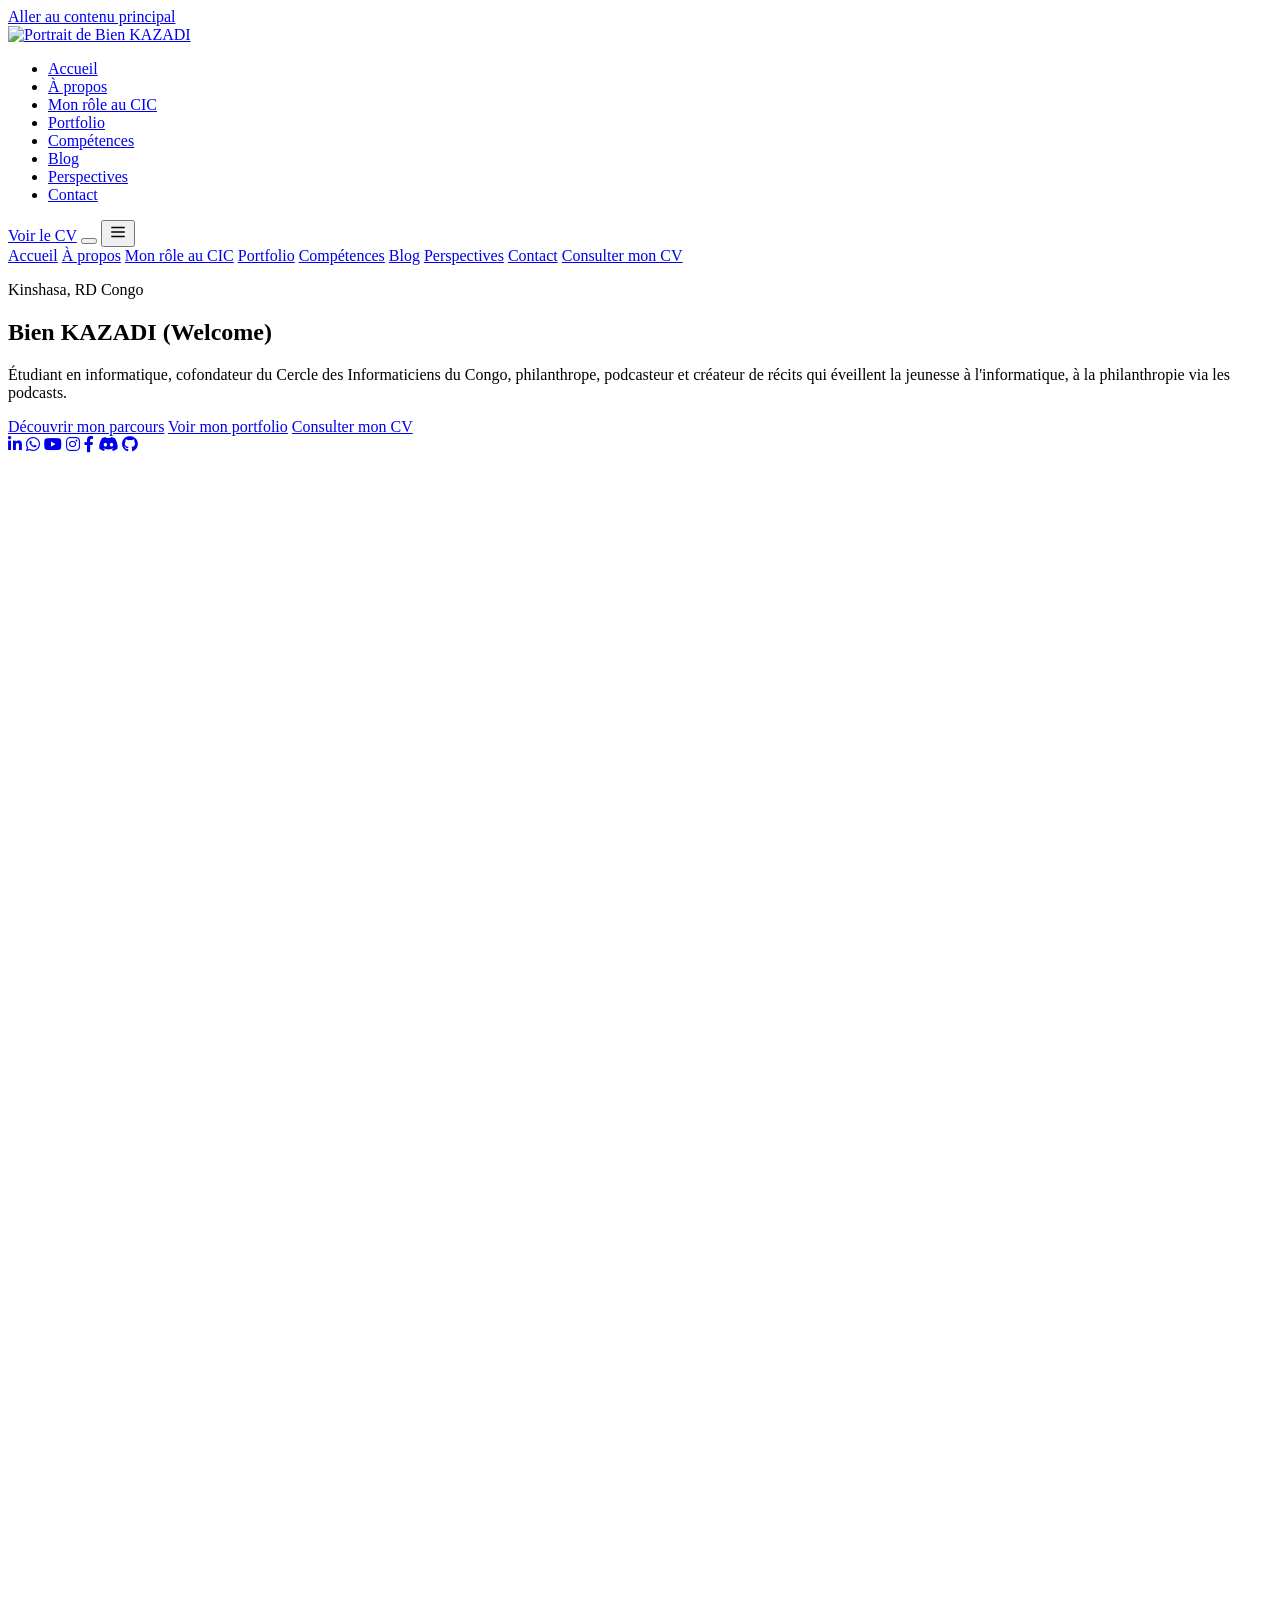
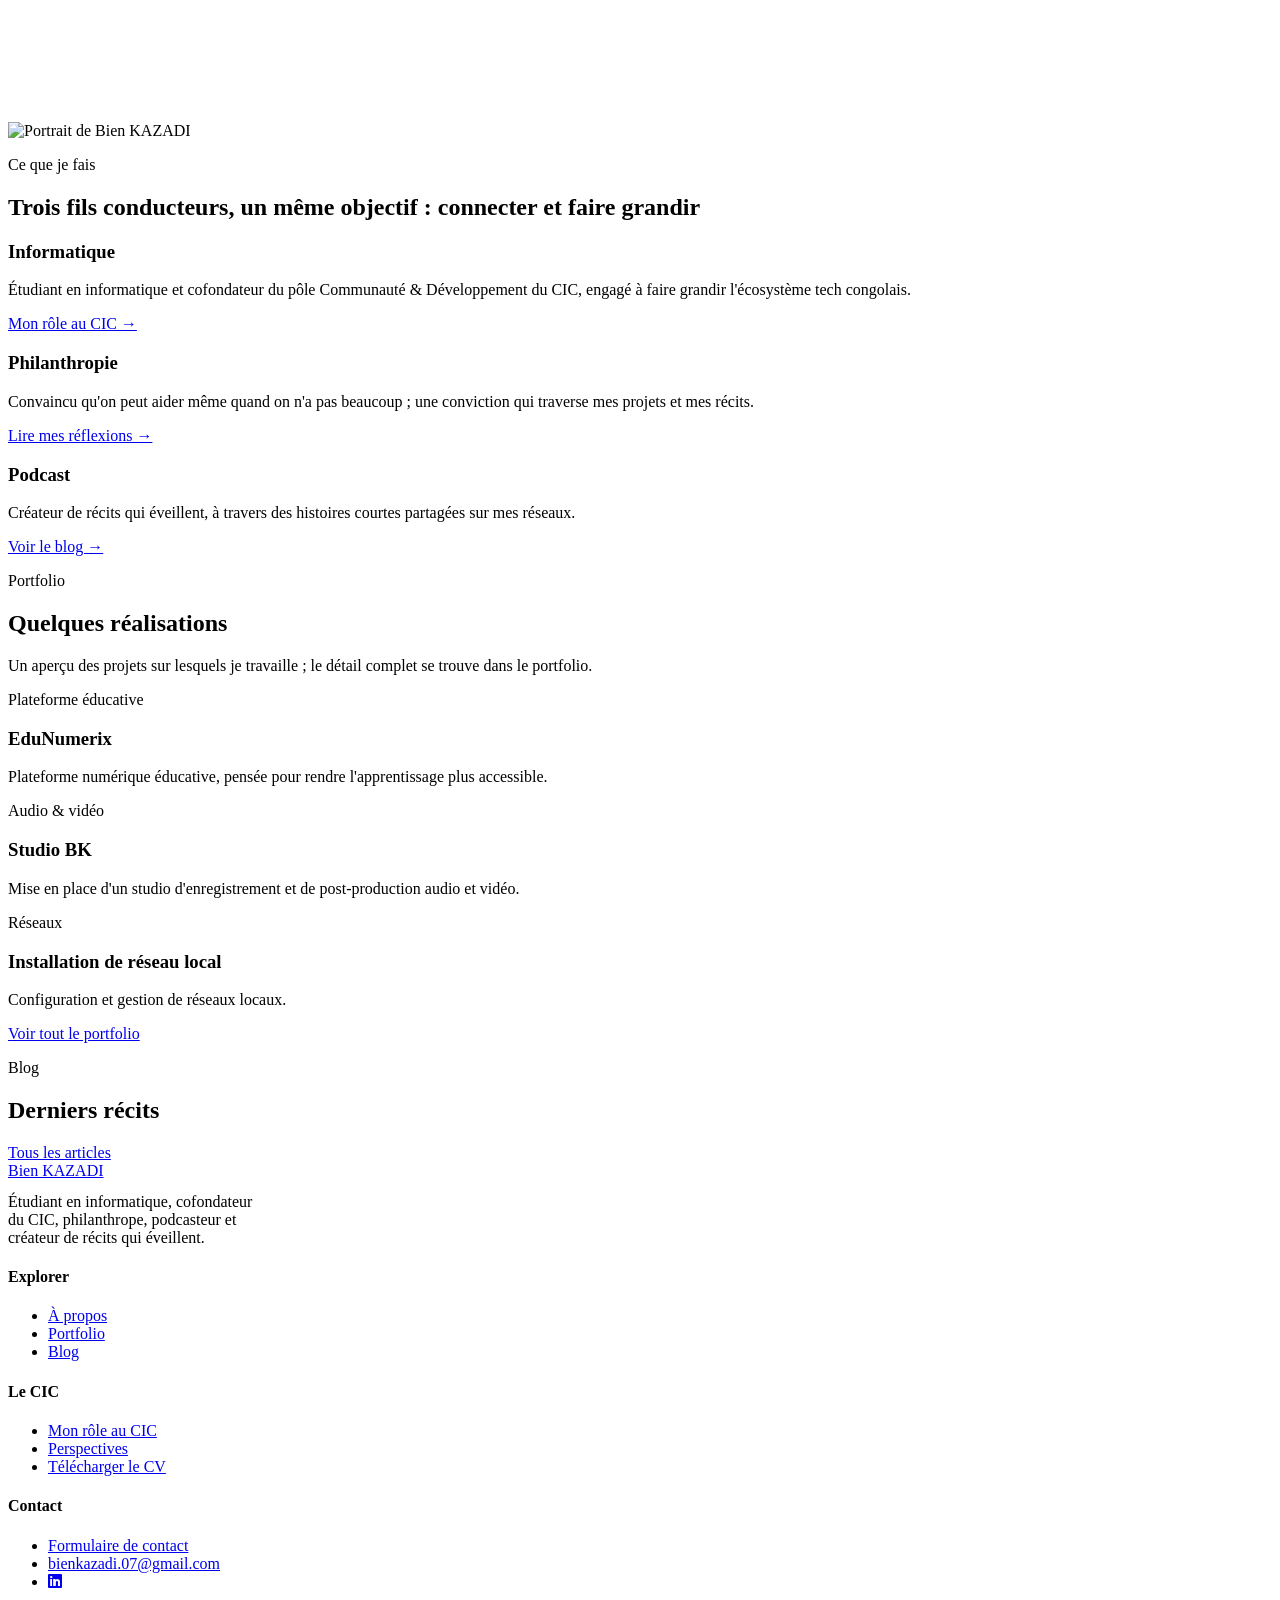
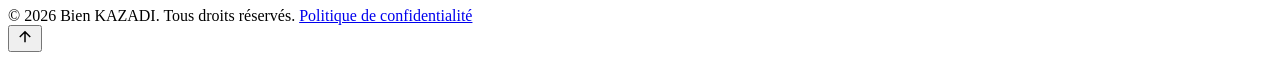
==== index.html @ 408aeeae "Add files via upload" ====
<!DOCTYPE html>
<html lang="fr">
<head>
<meta charset="UTF-8">
<meta name="viewport" content="width=device-width, initial-scale=1.0">
<title>Bien KAZADI — Informaticien, philanthrope et podcasteur</title>
<meta name="description" content="Portfolio et blog de Bien KAZADI : étudiant en informatique, cofondateur du CIC, philanthrope et podcasteur à Kinshasa.">
<link rel="canonical" href="https://bienkazadi.example.com/">
<meta property="og:type" content="website">
<meta property="og:title" content="Bien KAZADI — Informaticien, philanthrope et podcasteur">
<meta property="og:description" content="Portfolio et blog de Bien KAZADI : étudiant en informatique, cofondateur du CIC, philanthrope et podcasteur à Kinshasa.">
<meta property="og:image" content="assets/photo.jpg">
<link rel="icon" href="favicon.svg" type="image/svg+xml">
<link rel="stylesheet" href="css/style.css">
  
  <!-- Icon Font Stylesheet -->
  <link href="https://cdnjs.cloudflare.com/ajax/libs/font-awesome/5.10.0/css/all.min.css" rel="stylesheet">
  <link href="https://cdn.jsdelivr.net/npm/bootstrap-icons@1.4.1/font/bootstrap-icons.css" rel="stylesheet">
</head>

<body data-page="accueil" >
<div id="reading-progress"></div>
<a class="skip-link" href="#main">Aller au contenu principal</a>
<header class="site-header">
  <div class="container nav-row">
    <a class="brand" href="index.html"><span class="dot" aria-hidden="true"></span><img class="hero-logo"  src="assets/Logo-BK.png" alt="Portrait de Bien KAZADI"></a>
    <nav aria-label="Navigation principale">
      <ul class="nav-links">
        <li><a href="index.html" data-nav="accueil">Accueil</a></li>
        <li><a href="about.html" data-nav="apropos">À propos</a></li>
        <li><a href="cic.html" data-nav="cic">Mon rôle au CIC</a></li>
        <li><a href="portfolio.html" data-nav="portfolio">Portfolio</a></li>
        <li><a href="skills.html" data-nav="competences">Compétences</a></li>
        <li><a href="blog.html" data-nav="blog">Blog</a></li>
        <li><a href="perspectives.html" data-nav="perspectives">Perspectives</a></li>
        <li><a href="contact.html" data-nav="contact">Contact</a></li>
      </ul>
    </nav>
    <div class="nav-actions">
      <a class="btn btn-outline btn-cv-nav" href="assets/CV_Bien_KAZADI.pdf" target="_blank" rel="noopener">Voir le CV</a>
      <button class="icon-btn" type="button" data-theme-toggle aria-pressed="false" aria-label="Activer le mode sombre"></button>
      <button class="icon-btn hamburger" type="button" data-hamburger aria-expanded="false" aria-controls="mobile-menu" aria-label="Ouvrir le menu">
        <svg width="18" height="18" viewBox="0 0 24 24" fill="none" stroke="currentColor" stroke-width="2"><path d="M3 6h18M3 12h18M3 18h18"/></svg>
      </button>
    </div>
  </div>
  <div class="mobile-menu" id="mobile-menu">
    <a href="index.html" data-nav="accueil">Accueil</a>
    <a href="about.html" data-nav="apropos">À propos</a>
    <a href="cic.html" data-nav="cic">Mon rôle au CIC</a>
    <a href="portfolio.html" data-nav="portfolio">Portfolio</a>
    <a href="skills.html" data-nav="competences">Compétences</a>
    <a href="blog.html" data-nav="blog">Blog</a>
    <a href="perspectives.html" data-nav="perspectives">Perspectives</a>
    <a href="contact.html" data-nav="contact">Contact</a>
    <!-- <a href="assets/CV_Bien_KAZADI.pdf" target="_blank" rel="noopener">Télécharger le CV</a> -->
    <a href="cv-bien-kazadi/cv-bien-kazadi.html" target="_blank" rel="noopener">Consulter mon CV</a>
  </div>
</header>

<main id="main">

<section class="hero">
  <div class="container hero-grid">
    <div class="reveal in">
      <p class="hero-kicker">Kinshasa, RD Congo</p>
      <h1>Bien KAZADI (Welcome)</h1>
      <p class="hero-lede">Étudiant en informatique, cofondateur du Cercle des Informaticiens du Congo, philanthrope, podcasteur et créateur de récits qui éveillent la jeunesse à l'informatique, à la philanthropie via les podcasts.</p>
      <div class="btn-row">
        <a class="btn btn-primary" href="about.html">Découvrir mon parcours</a>
        <a class="btn btn-outline" href="portfolio.html">Voir mon portfolio</a>
        <a class="btn btn-outline" href="cv-bien-kazadi/cv-bien-kazadi.html" >Consulter mon CV</a>
        <!-- <a class="btn btn-outline" href="assets/CV_Bien_KAZADI.pdf" target="_blank" rel="noopener">Télécharger mon CV</a> -->
      </div>
      <div class="social-row">
        <a href="https://www.linkedin.com/in/bien-kazadi-a2026a35a?utm_source=share_via&utm_content=profile&utm_medium=member_android"><i class="fab fa-linkedin-in"></i></a>
        <a href="https://whatsapp.com/channel/0029VbDriUHFHWptCztSEH2g"><i class="fab fa-whatsapp"></i></a>
        <a href="https://youtube.com/@bienKazadi_07"><i class="fab fa-youtube"></i></a>
        <a href="https://instagram.com/bienkazadi_07"><i class="fab fa-instagram"></i></a>
        <a href="https://www.facebook.com/profile.php?id=61564023035072"><i class="fab fa-facebook-f"></i></a>
        <a href="https://discord.gg/7sXEpvdd"><i class="fab fa-discord"></i></a>
        <a href="https://github.com/bienkazadi07-ipp"><i class="fab fa-github"></i></a>
      </div>
    </div>
    <div class="hero-photo-wrap reveal in">
      <svg class="hero-connect-line" viewBox="0 0 220 220" fill="none" xmlns="http://www.w3.org/2000/svg" aria-hidden="true">
        <circle cx="20" cy="30" r="4" fill="var(--amber)"/>
        <circle cx="90" cy="10" r="4" fill="var(--teal)"/>
        <circle cx="160" cy="45" r="4" fill="var(--amber)"/>
        <path d="M20 30 C 60 5, 70 5, 90 10 S 140 55, 160 45" stroke="var(--teal)" stroke-width="1.5" stroke-dasharray="3 5"/>
      </svg>
      <img class="hero-photo" src="assets/WellBien.jpg" alt="Portrait de Bien KAZADI">
    </div>
  </div>
</section>

<section class="section reveal">
  <div class="container">
    <div class="section-head">
      <p class="kicker">Ce que je fais</p>
      <h2>Trois fils conducteurs, un même objectif : connecter et faire grandir</h2>
    </div>
    <div class="grid grid-3">
      <div class="card">
        <h3>Informatique</h3>
        <p>Étudiant en informatique et cofondateur du pôle Communauté &amp; Développement du CIC, engagé à faire grandir l'écosystème tech congolais.</p>
        <a class="small" href="cic.html">Mon rôle au CIC →</a>
      </div>
      <div class="card">
        <h3>Philanthropie</h3>
        <p>Convaincu qu'on peut aider même quand on n'a pas beaucoup ; une conviction qui traverse mes projets et mes récits.</p>
        <a class="small" href="blog.html">Lire mes réflexions →</a>
      </div>
      <div class="card">
        <h3>Podcast</h3>
        <p>Créateur de récits qui éveillent, à travers des histoires courtes partagées sur mes réseaux.</p>
        <a class="small" href="blog.html">Voir le blog →</a>
      </div>
    </div>
  </div>
</section>

<section class="section section-alt reveal">
  <div class="container">
    <div class="section-head">
      <p class="kicker">Portfolio</p>
      <h2>Quelques réalisations</h2>
      <p>Un aperçu des projets sur lesquels je travaille ; le détail complet se trouve dans le portfolio.</p>
    </div>
    <div class="grid grid-3" id="home-project-preview">
      <div class="card"><span class="project-tag">Plateforme éducative</span><h3>EduNumerix</h3><p>Plateforme numérique éducative, pensée pour rendre l'apprentissage plus accessible.</p></div>
      <div class="card"><span class="project-tag">Audio &amp; vidéo</span><h3>Studio BK</h3><p>Mise en place d'un studio d'enregistrement et de post-production audio et vidéo.</p></div>
      <div class="card"><span class="project-tag">Réseaux</span><h3>Installation de réseau local</h3><p>Configuration et gestion de réseaux locaux.</p></div>
    </div>
    <div class="btn-row"><a class="btn btn-outline" href="portfolio.html">Voir tout le portfolio</a></div>
  </div>
</section>

<section class="section reveal">
  <div class="container">
    <div class="section-head">
      <p class="kicker">Blog</p>
      <h2>Derniers récits</h2>
    </div>
    <div class="grid grid-3" id="blog-grid"></div>
    <div class="btn-row"><a class="btn btn-outline" href="blog.html">Tous les articles</a></div>
  </div>
</section>

</main>
  
<footer class="site-footer">
  <div class="container">
    <div class="footer-grid">
      <div>
        <a class="brand" href="index.html"><span class="dot" aria-hidden="true"></span>Bien KAZADI</a>
        <p class="small" style="margin-top:.8rem; max-width:32ch;">Étudiant en informatique, cofondateur du CIC, philanthrope, podcasteur et créateur de récits qui éveillent.</p>
      </div>
      
      <div>
        <h4>Explorer</h4>
        <ul>
          <li><a href="about.html">À propos</a></li>
          <li><a href="portfolio.html">Portfolio</a></li>
          <li><a href="blog.html">Blog</a></li>
        </ul>
      </div>
      
      <div>
        <h4>Le CIC</h4>
        <ul>
          <li><a href="cic.html">Mon rôle au CIC</a></li>
          <li><a href="perspectives.html">Perspectives</a></li>
          <li><a href="assets/CV_Bien_KAZADI.pdf" target="_blank" rel="noopener">Télécharger le CV</a></li>
        </ul>
      </div>
      
      <div>
        <h4>Contact</h4>
        <ul>
          <li><a href="contact.html">Formulaire de contact</a></li>
          <li><a href="mailto:bienkazadi.07@gmail.com">bienkazadi.07@gmail.com</a></li>
          <li><a href="https://www.linkedin.com/in/bien-kazadi-a2026a35a?utm_source=share_via&utm_content=profile&utm_medium=member_android"><i class="fab fa-linkedin"></i></a></li>
        </ul>
      </div>
    </div>
    <div class="footer-bottom">
      <span>© <span id="year"></span> Bien KAZADI. Tous droits réservés.</span>
      <span><a href="privacy.html">Politique de confidentialité</a></span>
    </div>
  </div>
</footer>
<button id="back-to-top" aria-label="Revenir en haut de page">
  <svg width="18" height="18" viewBox="0 0 24 24" fill="none" stroke="currentColor" stroke-width="2"><path d="M12 19V5M5 12l7-7 7 7"/></svg>
</button>
<script src="js/data.js"></script>
<script src="js/main.js"></script>
<script>document.getElementById('year').textContent = new Date().getFullYear();</script>

</body>
</html>
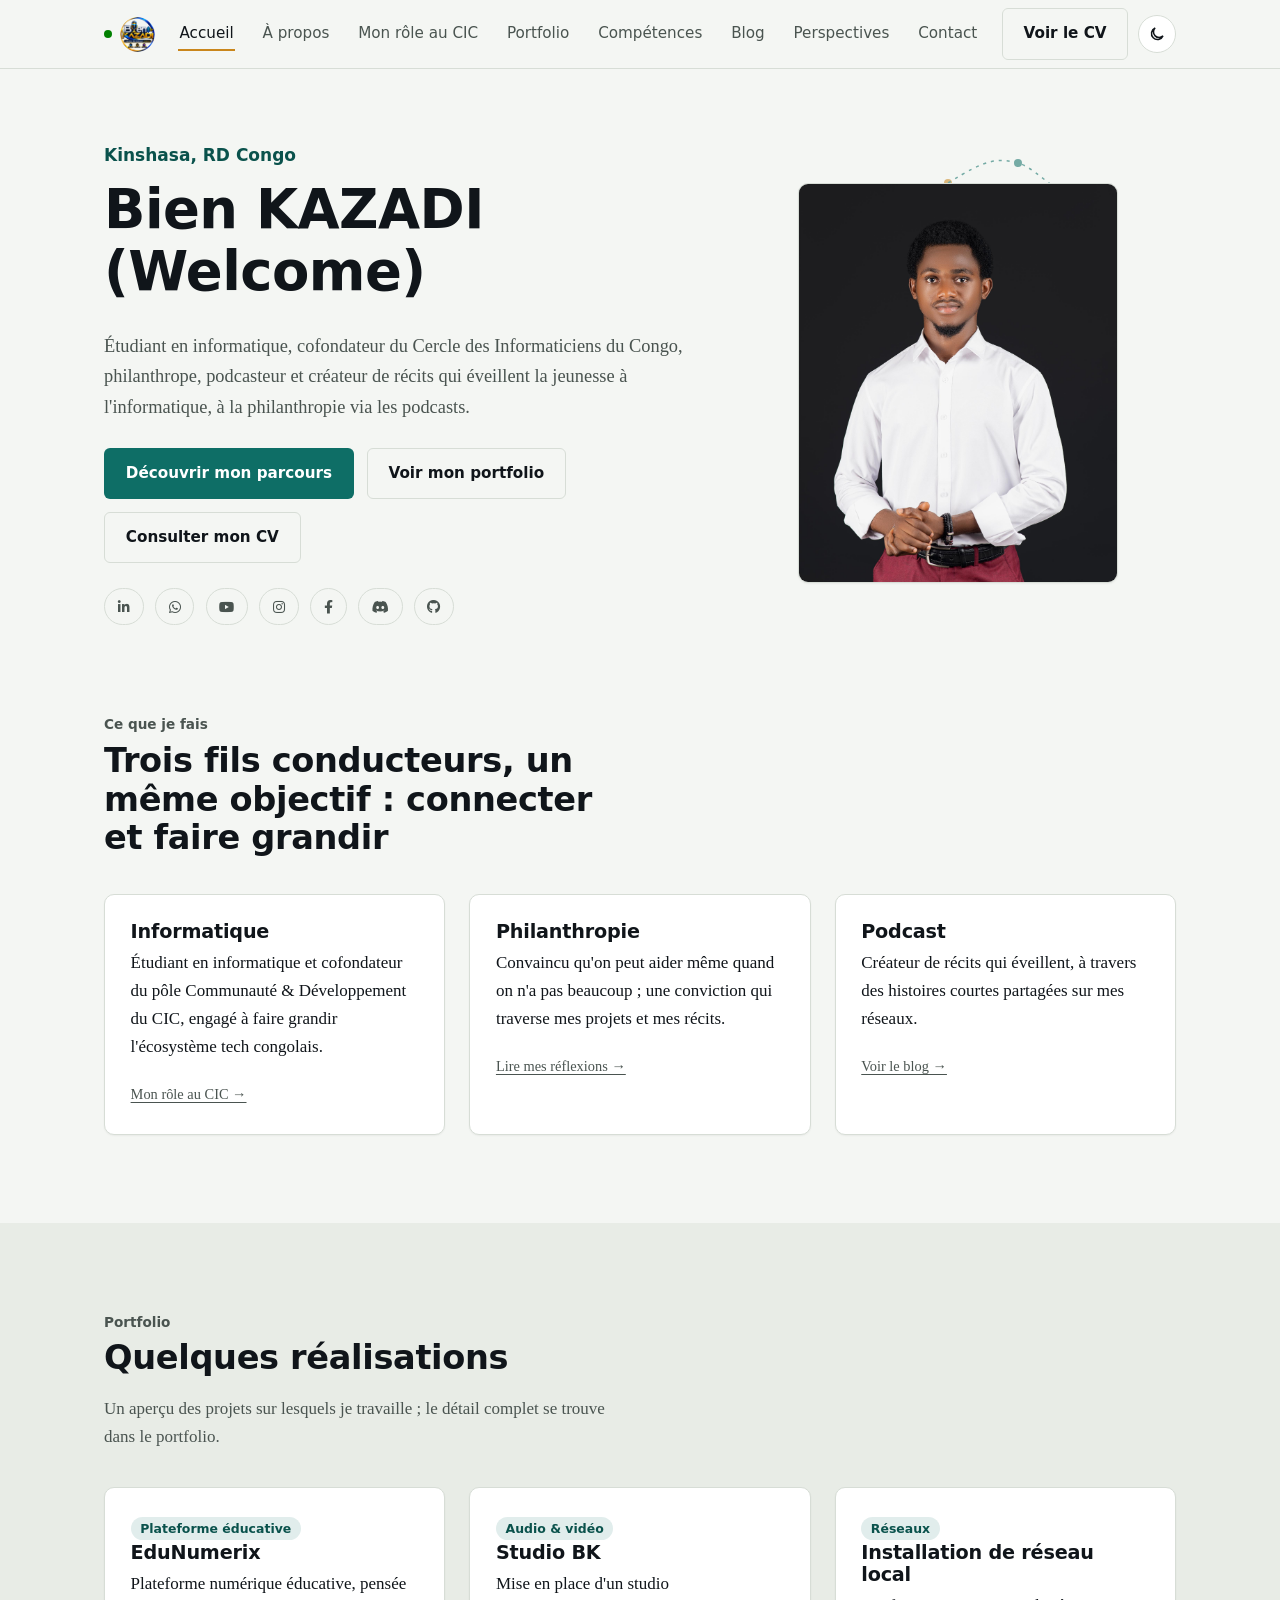
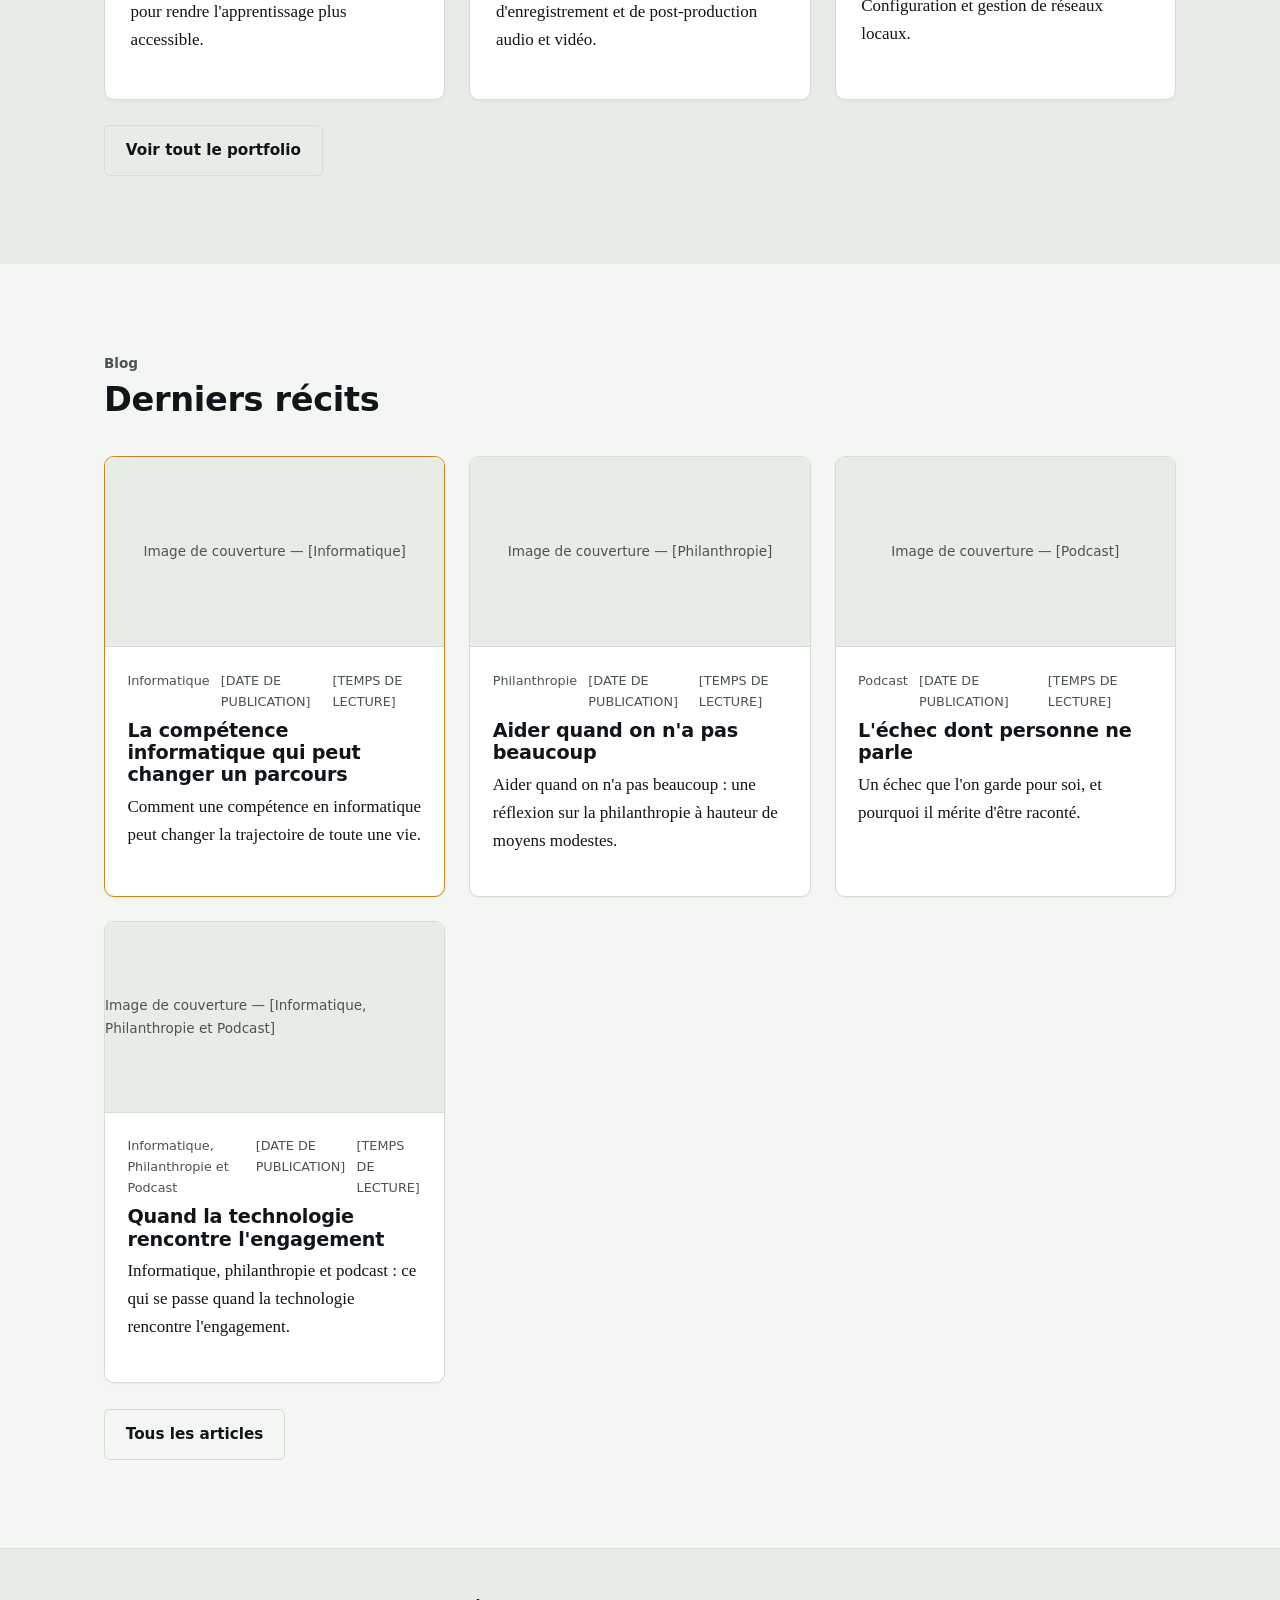
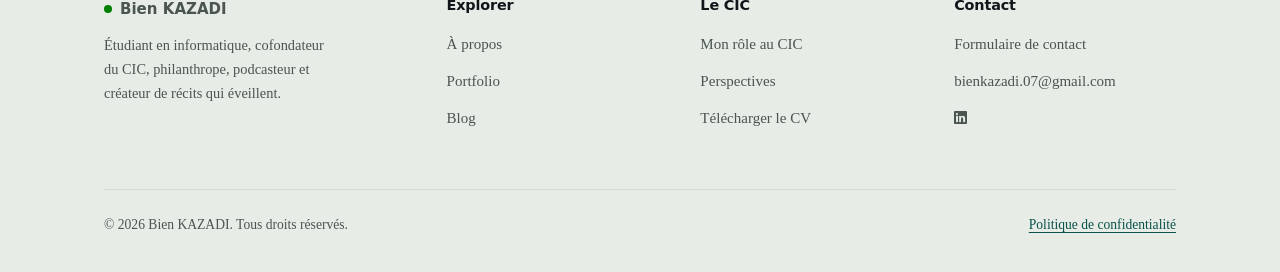
==== commit 77bd6c12: "Add files via upload" ====
--- a/index.html
+++ b/index.html
@@ -11,7 +11,7 @@
 <meta property="og:description" content="Portfolio et blog de Bien KAZADI : étudiant en informatique, cofondateur du CIC, philanthrope et podcasteur à Kinshasa.">
 <meta property="og:image" content="assets/photo.jpg">
 <link rel="icon" href="favicon.svg" type="image/svg+xml">
-<link rel="stylesheet" href="css/style.css">
+<link rel="stylesheet" href="style.css">
   
   <!-- Icon Font Stylesheet -->
   <link href="https://cdnjs.cloudflare.com/ajax/libs/font-awesome/5.10.0/css/all.min.css" rel="stylesheet">
@@ -23,7 +23,7 @@
 <a class="skip-link" href="#main">Aller au contenu principal</a>
 <header class="site-header">
   <div class="container nav-row">
-    <a class="brand" href="index.html"><span class="dot" aria-hidden="true"></span><img class="hero-logo"  src="assets/Logo-BK.png" alt="Portrait de Bien KAZADI"></a>
+    <a class="brand" href="index.html"><span class="dot" aria-hidden="true"></span><img class="hero-logo"  src="Logo-BK.png" alt="Portrait de Bien KAZADI"></a>
     <nav aria-label="Navigation principale">
       <ul class="nav-links">
         <li><a href="index.html" data-nav="accueil">Accueil</a></li>
@@ -54,7 +54,7 @@
     <a href="perspectives.html" data-nav="perspectives">Perspectives</a>
     <a href="contact.html" data-nav="contact">Contact</a>
     <!-- <a href="assets/CV_Bien_KAZADI.pdf" target="_blank" rel="noopener">Télécharger le CV</a> -->
-    <a href="cv-bien-kazadi/cv-bien-kazadi.html" target="_blank" rel="noopener">Consulter mon CV</a>
+    <a href="cv-bien-kazadi.html" target="_blank" rel="noopener">Consulter mon CV</a>
   </div>
 </header>
 
@@ -69,7 +69,7 @@
       <div class="btn-row">
         <a class="btn btn-primary" href="about.html">Découvrir mon parcours</a>
         <a class="btn btn-outline" href="portfolio.html">Voir mon portfolio</a>
-        <a class="btn btn-outline" href="cv-bien-kazadi/cv-bien-kazadi.html" >Consulter mon CV</a>
+        <a class="btn btn-outline" href="cv-bien-kazadi.html" >Consulter mon CV</a>
         <!-- <a class="btn btn-outline" href="assets/CV_Bien_KAZADI.pdf" target="_blank" rel="noopener">Télécharger mon CV</a> -->
       </div>
       <div class="social-row">
@@ -89,7 +89,7 @@
         <circle cx="160" cy="45" r="4" fill="var(--amber)"/>
         <path d="M20 30 C 60 5, 70 5, 90 10 S 140 55, 160 45" stroke="var(--teal)" stroke-width="1.5" stroke-dasharray="3 5"/>
       </svg>
-      <img class="hero-photo" src="assets/WellBien.jpg" alt="Portrait de Bien KAZADI">
+      <img class="hero-photo" src="WellBien.jpg" alt="Portrait de Bien KAZADI">
     </div>
   </div>
 </section>
@@ -171,7 +171,7 @@
         <ul>
           <li><a href="cic.html">Mon rôle au CIC</a></li>
           <li><a href="perspectives.html">Perspectives</a></li>
-          <li><a href="assets/CV_Bien_KAZADI.pdf" target="_blank" rel="noopener">Télécharger le CV</a></li>
+          <li><a href="CV_Bien_KAZADI.pdf" target="_blank" rel="noopener">Télécharger le CV</a></li>
         </ul>
       </div>
       
@@ -193,8 +193,8 @@
 <button id="back-to-top" aria-label="Revenir en haut de page">
   <svg width="18" height="18" viewBox="0 0 24 24" fill="none" stroke="currentColor" stroke-width="2"><path d="M12 19V5M5 12l7-7 7 7"/></svg>
 </button>
-<script src="js/data.js"></script>
-<script src="js/main.js"></script>
+<script src="data.js"></script>
+<script src="main.js"></script>
 <script>document.getElementById('year').textContent = new Date().getFullYear();</script>
 
 </body>
--- a/style.css
+++ b/style.css
@@ -0,0 +1,321 @@
+/* ============================================================
+   Bien KAZADI — feuille de style principale
+   Typographie : Space Grotesk (titres/interface) + Source Serif 4 (lecture)
+   ============================================================ */
+
+@import url('https://fonts.googleapis.com/css2?family=Space+Grotesk:wght@400;500;600;700&family=Source+Serif+4:ital,opsz,wght@0,8..60,400;0,8..60,500;0,8..60,600;1,8..60,400&display=swap');
+
+:root{
+  --paper:#F4F6F3;
+  --paper-alt:#E8ECE6;
+  --paper-raised:#FFFFFF;
+  --ink:#10151A;
+  --ink-soft:#4A5450;
+  --line:#D7DDD6;
+  --teal:#0E6E66;
+  --teal-strong:#0A524C;
+  --amber:#C9861C;
+  --amber-soft:#F2E2C2;
+  --focus:#1D6FE0;
+  --radius-s:6px;
+  --radius-m:10px;
+  --shadow-card:0 1px 2px rgba(16,21,26,.05);
+  --maxw:1120px;
+  --font-display:'Space Grotesk', ui-sans-serif, system-ui, sans-serif;
+  --font-serif:'Source Serif 4', Georgia, 'Times New Roman', serif;
+  color-scheme: light;
+}
+
+html[data-theme="dark"]{
+  --paper:#12171B;
+  --paper-alt:#182027;
+  --paper-raised:#1B242A;
+  --ink:#ECEFEA;
+  --ink-soft:#A9B4AE;
+  --line:#2A343B;
+  --teal:#0E6E66;
+  --teal-strong:#63CFC4;
+  --amber:#EFB758;
+  --amber-soft:#3A2F1B;
+  --focus:#6AA6FF;
+  --shadow-card:0 1px 2px rgba(0,0,0,.35);
+  color-scheme: dark;
+}
+
+*,*::before,*::after{box-sizing:border-box}
+html{scroll-behavior:smooth}
+@media (prefers-reduced-motion: reduce){
+  html{scroll-behavior:auto}
+  *,*::before,*::after{animation-duration:.001ms !important;animation-iteration-count:1 !important;transition-duration:.001ms !important;scroll-behavior:auto !important}
+}
+
+body{
+  margin:0;
+  background:var(--paper);
+  color:var(--ink);
+  font-family:var(--font-serif);
+  font-size:1.0625rem;
+  line-height:1.65;
+  -webkit-font-smoothing:antialiased;
+  transition:background .25s ease, color .25s ease;
+}
+
+h1,h2,h3,h4,.font-display{font-family:var(--font-display); font-weight:600; line-height:1.15; letter-spacing:-.01em; margin:0 0 .5em}
+h1{font-size:clamp(2.1rem,4.5vw,3.4rem); font-weight:700}
+h2{font-size:clamp(1.5rem,3vw,2.1rem)}
+h3{font-size:1.2rem}
+p{margin:0 0 1.1em; max-width:66ch}
+a{color:var(--teal-strong)}
+html[data-theme="dark"] a{color:var(--teal-strong)}
+a:not(.btn):not(.card-link){text-underline-offset:3px}
+img{max-width:100%;display:block}
+ul,ol{padding-left:1.2em}
+
+.container{max-width:var(--maxw); margin:0 auto; padding:0 1.5rem}
+.section{padding:clamp(3rem,7vw,5.5rem) 0}
+.section-alt{background:var(--paper-alt)}
+.section-head{max-width:60ch; margin-bottom:2.25rem}
+.section-head p{color:var(--ink-soft)}
+.small{font-size:.9rem; color:var(--ink-soft)}
+.center{text-align:center; margin-left:auto; margin-right:auto}
+
+:focus-visible{outline:2.5px solid var(--focus); outline-offset:3px}
+
+/* ---------- Skip link ---------- */
+.skip-link{
+  position:absolute; left:-999px; top:auto;
+  background:var(--ink); color:var(--paper); padding:.75rem 1.25rem;
+  border-radius:var(--radius-s); z-index:200; font-family:var(--font-display);
+}
+.skip-link:focus{left:1rem; top:1rem}
+
+/* ---------- Progress bar ---------- */
+#reading-progress{
+  position:fixed; top:0; left:0; height:3px; width:0%;
+  background:linear-gradient(90deg,var(--teal),var(--amber));
+  z-index:300; transition:width .1s linear;
+}
+
+/* ---------- Header / nav ---------- */
+.site-header{
+  position:sticky; top:0; z-index:150;
+  background:color-mix(in srgb, var(--paper) 88%, transparent);
+  backdrop-filter:saturate(140%) blur(10px);
+  border-bottom:1px solid var(--line);
+}
+.nav-row{display:flex; align-items:center; justify-content:space-between; height:68px}
+.brand{font-family:var(--font-display); font-weight:700; font-size:1.15rem; color:var(--ink); text-decoration:none; display:flex; align-items:center; gap:.5rem}
+.brand .dot{width:8px;height:8px;border-radius:50%;background:green;display:inline-block}
+.nav-links{display:flex; gap:1.6rem; list-style:none; margin:0; padding:0; align-items:center; font-family:var(--font-display); font-size:.95rem}
+.nav-links a{color:var(--ink-soft); text-decoration:none; padding:.4rem .1rem; border-bottom:2px solid transparent}
+.nav-links a:hover{color:var(--ink)}
+.nav-links a[aria-current="page"]{color:var(--ink); border-bottom-color:var(--amber)}
+.nav-actions{display:flex; align-items:center; gap:.6rem}
+.icon-btn{
+  width:38px; height:38px; border-radius:50%; border:1px solid var(--line); background:var(--paper-raised);
+  display:flex; align-items:center; justify-content:center; cursor:pointer; color:var(--ink);
+}
+.icon-btn:hover{border-color:var(--teal)}
+.hamburger{display:none}
+.mobile-menu{
+  display:none; flex-direction:column; gap:.2rem; padding:1rem 1.5rem 1.5rem;
+  border-bottom:1px solid var(--line); background:var(--paper);
+}
+.mobile-menu a{
+  color:var(--ink); text-decoration:none; padding:.8rem 0; border-bottom:1px solid var(--line);
+  font-family:var(--font-display);
+}
+.mobile-menu.open{display:flex}
+
+@media (max-width:840px){
+  .nav-links, .nav-actions .btn-cv-nav{display:none}
+  .hamburger{display:flex}
+}
+
+/* ---------- Buttons ---------- */
+.btn{
+  display:inline-flex; align-items:center; gap:.5rem; font-family:var(--font-display); font-weight:600;
+  font-size:.95rem; padding:.75rem 1.3rem; border-radius:var(--radius-s); text-decoration:none;
+  border:1.5px solid transparent; cursor:pointer; transition:transform .15s ease, background .2s ease, border-color .2s ease;
+}
+.btn:active{transform:translateY(1px)}
+.btn-primary{background:var(--teal); color:#fff}
+.btn-primary:hover{background:var(--teal-strong)}
+.btn-outline{border-color:var(--line); color:var(--ink); background:transparent}
+.btn-outline:hover{border-color:var(--teal)}
+.btn-ghost{color:var(--ink-soft); background:transparent; padding:.75rem .4rem}
+.btn-row{display:flex; flex-wrap:wrap; gap:.8rem; margin-top:1.6rem}
+
+/* ---------- Hero ---------- */
+.hero{padding-top:clamp(2.5rem,6vw,4.5rem); position:relative; overflow:hidden}
+.hero-grid{display:grid; grid-template-columns:1.15fr .85fr; gap:3rem; align-items:center}
+@media (max-width:900px){.hero-grid{grid-template-columns:1fr; gap:2.2rem}}
+.hero-kicker{font-family:var(--font-display); color:var(--teal-strong); font-weight:600; margin-bottom:.6rem}
+.hero-lede{font-size:1.15rem; color:var(--ink-soft)}
+.hero-photo-wrap{position:relative; justify-self:center}
+.hero-photo{
+  width:min(320px,80vw); aspect-ratio:4/5; object-fit:cover; border-radius:var(--radius-m);
+  border:1px solid var(--line); box-shadow:var(--shadow-card); position:relative; z-index:2;
+}
+.hero-logo {
+      width: 35px;
+      height: 35px;
+      object-fit: cover;
+      border-radius: 50%;
+      border: 5px solid var(--primary);
+    }
+
+.hero-connect-line{position:absolute; inset:-30px -30px auto auto; width:220px; height:220px; z-index:1; opacity:.55}
+.hero-word{
+  position:absolute; font-family:var(--font-display); font-weight:700; color:var(--ink);
+  opacity:.05; font-size:clamp(3.5rem,14vw,9rem); white-space:nowrap; top:8%; left:-2%; z-index:0; pointer-events:none;
+  letter-spacing:-.02em;
+}
+.social-row{display:flex; gap:.7rem; margin-top:1.6rem; flex-wrap:wrap}
+.social-row a{
+  font-size:.85rem; font-family:var(--font-display); color:var(--ink-soft); text-decoration:none;
+  border:1px solid var(--line); padding:.4rem .8rem; border-radius:999px;
+}
+.social-row a:hover{border-color:var(--teal); color:var(--ink)}
+
+/* ---------- Cards ---------- */
+.grid{display:grid; gap:1.5rem}
+.grid-3{grid-template-columns:repeat(3,1fr)}
+.grid-2{grid-template-columns:repeat(2,1fr)}
+@media (max-width:820px){.grid-3,.grid-2{grid-template-columns:1fr}}
+
+.card{
+  background:var(--paper-raised); border:1px solid var(--line); border-radius:var(--radius-m);
+  padding:1.6rem; box-shadow:var(--shadow-card);
+}
+.card h3{margin-bottom:.4rem}
+
+.project-card{display:flex; flex-direction:column; gap:.7rem}
+.project-tag{
+  align-self:flex-start; font-family:var(--font-display); font-size:.78rem; font-weight:600;
+  color:var(--teal-strong); background:color-mix(in srgb, var(--teal) 12%, transparent);
+  padding:.25rem .6rem; border-radius:999px;
+}
+.project-meta{display:flex; flex-wrap:wrap; gap:.5rem; margin-top:.3rem}
+.project-meta span{
+  font-size:.78rem; font-family:var(--font-display); color:var(--ink-soft); border:1px solid var(--line);
+  padding:.2rem .55rem; border-radius:var(--radius-s);
+}
+.project-fields{margin-top:.6rem; font-size:.92rem; color:var(--ink-soft)}
+.project-fields dt{font-family:var(--font-display); font-weight:600; color:var(--ink); margin-top:.5rem}
+.project-fields dd{margin:0 0 .2rem}
+.filter-row{display:flex; flex-wrap:wrap; gap:.6rem; margin-bottom:1.8rem}
+.filter-btn{
+  font-family:var(--font-display); font-size:.85rem; border:1px solid var(--line); background:transparent;
+  color:var(--ink-soft); padding:.45rem .9rem; border-radius:999px; cursor:pointer;
+}
+.filter-btn[aria-pressed="true"]{background:var(--ink); color:var(--paper); border-color:var(--ink)}
+
+/* ---------- Timeline ---------- */
+.timeline{border-left:2px solid var(--line); padding-left:1.6rem; display:flex; flex-direction:column; gap:1.8rem; margin-top:1rem}
+.timeline-item{position:relative}
+.timeline-item::before{
+  content:""; position:absolute; left:-1.68rem; top:.35rem; width:11px; height:11px; border-radius:50%;
+  background:var(--paper); border:2px solid var(--amber);
+}
+.timeline-item .years{font-family:var(--font-display); font-weight:600; color:var(--teal-strong); font-size:.9rem}
+
+/* ---------- Skills ---------- */
+.skill-group{margin-bottom:1.8rem}
+.skill-group h3{display:flex; align-items:center; gap:.5rem}
+.skill-group h3::before{content:""; width:9px; height:9px; border-radius:2px; background:var(--amber); display:inline-block}
+.tag-cloud{display:flex; flex-wrap:wrap; gap:.55rem}
+.tag{
+  font-family:var(--font-display); font-size:.88rem; border:1px solid var(--line); border-radius:var(--radius-s);
+  padding:.45rem .8rem; background:var(--paper-raised);
+}
+
+/* ---------- Blog ---------- */
+.blog-toolbar{display:flex; flex-wrap:wrap; gap:1rem; align-items:center; justify-content:space-between; margin-bottom:2rem}
+.search-box{
+  display:flex; align-items:center; gap:.5rem; border:1px solid var(--line); border-radius:var(--radius-s);
+  padding:.55rem .9rem; background:var(--paper-raised); flex:1; min-width:220px; max-width:340px;
+}
+.search-box input{border:none; outline:none; background:transparent; font-family:var(--font-serif); font-size:1rem; width:100%; color:var(--ink)}
+.blog-card{overflow:hidden; padding:0; display:flex; flex-direction:column}
+.blog-cover{aspect-ratio:16/9; background:var(--paper-alt); display:flex; align-items:center; justify-content:center; color:var(--ink-soft); font-family:var(--font-display); font-size:.85rem; border-bottom:1px solid var(--line)}
+.blog-card-body{padding:1.4rem}
+.blog-meta{font-family:var(--font-display); font-size:.8rem; color:var(--ink-soft); display:flex; gap:.7rem; margin-bottom:.5rem}
+.blog-card a.card-link{text-decoration:none; color:inherit}
+.blog-featured{border-color:var(--amber)}
+.article-prose{max-width:70ch; margin:0 auto}
+.article-prose h1{margin-bottom:.3rem}
+.article-hero-meta{display:flex; gap:1rem; flex-wrap:wrap; color:var(--ink-soft); font-family:var(--font-display); font-size:.9rem; margin-bottom:2rem}
+.placeholder-block{
+  border:1.5px dashed var(--line); border-radius:var(--radius-m); padding:1.4rem; color:var(--ink-soft);
+  font-family:var(--font-display); font-size:.92rem; background:var(--paper-alt);
+}
+.tag-row{display:flex; gap:.5rem; flex-wrap:wrap; margin:1rem 0}
+.related-grid{margin-top:1rem}
+
+/* ---------- Roadmap (perspectives) ---------- */
+.roadmap{display:flex; flex-direction:column; gap:0; margin-top:1rem}
+.roadmap-item{
+  display:grid; grid-template-columns:110px 1fr; gap:1.4rem; padding:1.4rem 0; border-top:1px solid var(--line);
+}
+.roadmap-item:last-child{border-bottom:1px solid var(--line)}
+.roadmap-item .when{font-family:var(--font-display); font-weight:600; color:var(--teal-strong)}
+@media (max-width:600px){.roadmap-item{grid-template-columns:1fr; gap:.3rem}}
+
+/* ---------- Forms ---------- */
+.form-grid{display:grid; gap:1.2rem; max-width:640px}
+label{font-family:var(--font-display); font-weight:600; font-size:.92rem; display:block; margin-bottom:.4rem}
+input,textarea,select{
+  width:100%; padding:.75rem .9rem; border-radius:var(--radius-s); border:1px solid var(--line);
+  background:var(--paper-raised); color:var(--ink); font-family:var(--font-serif); font-size:1rem;
+}
+textarea{min-height:150px; resize:vertical}
+.field-hint{font-size:.82rem; color:var(--ink-soft); margin-top:.3rem}
+.hp-field{position:absolute; left:-9999px; opacity:0}
+.form-status{margin-top:1rem; padding:.9rem 1.1rem; border-radius:var(--radius-s); display:none}
+.form-status.show{display:block}
+.form-status.ok{background:color-mix(in srgb, var(--teal) 15%, transparent); border:1px solid var(--teal)}
+.form-status.err{background:color-mix(in srgb, #C0392B 15%, transparent); border:1px solid #C0392B}
+.contact-grid{display:grid; grid-template-columns:1.3fr .9fr; gap:3rem}
+@media (max-width:860px){.contact-grid{grid-template-columns:1fr}}
+.contact-info-list{list-style:none; padding:0; display:flex; flex-direction:column; gap:1rem}
+.contact-info-list li{display:flex; gap:.8rem; align-items:flex-start}
+.copy-email-btn, .copy-tel-btn {background:none;border:none;color:var(--teal-strong); font-family:var(--font-serif); text-decoration:underline; cursor:pointer; padding:0; font-size:1rem}
+
+/* ---------- Footer ---------- */
+.site-footer{border-top:1px solid var(--line); padding:3rem 0 2.2rem; background:var(--paper-alt)}
+.footer-grid{display:grid; grid-template-columns:1.4fr repeat(3,1fr); gap:2rem}
+@media (max-width:760px){.footer-grid{grid-template-columns:1fr 1fr; gap:2rem 1.2rem}}
+.footer-grid h4{font-family:var(--font-display); font-size:.9rem; margin-bottom:.9rem; color:var(--ink)}
+.footer-grid ul{list-style:none; padding:0; display:flex; flex-direction:column; gap:.55rem}
+.footer-grid a{color:var(--ink-soft); text-decoration:none; font-size:.94rem}
+.footer-grid a:hover{color:var(--ink)}
+.footer-bottom{
+  margin-top:2.5rem; padding-top:1.5rem; border-top:1px solid var(--line); display:flex; flex-wrap:wrap;
+  gap:.8rem; justify-content:space-between; color:var(--ink-soft); font-size:.85rem;
+}
+
+/* ---------- Back to top ---------- */
+#back-to-top{
+  position:fixed; right:1.3rem; bottom:1.3rem; width:44px; height:44px; border-radius:50%;
+  background:var(--ink); color:var(--paper); border:none; display:flex; align-items:center; justify-content:center;
+  cursor:pointer; opacity:0; visibility:hidden; transform:translateY(8px); transition:opacity .25s ease, transform .25s ease, visibility .25s;
+  z-index:180; box-shadow:0 4px 14px rgba(0,0,0,.2);
+}
+#back-to-top.show{opacity:1; visibility:visible; transform:translateY(0)}
+
+/* ---------- Reveal on scroll (subtle, single treatment) ---------- */
+.reveal{opacity:0; transform:translateY(14px); transition:opacity .6s ease, transform .6s ease}
+.reveal.in{opacity:1; transform:translateY(0)}
+
+/* ---------- 404 ---------- */
+.error-page{min-height:60vh; display:flex; flex-direction:column; align-items:flex-start; justify-content:center}
+.error-code{font-family:var(--font-display); font-size:clamp(3rem,10vw,6rem); font-weight:700; color:var(--teal); margin:0}
+
+/* ---------- Misc ---------- */
+.divider{height:1px; background:var(--line); border:none; margin:2.5rem 0}
+.kicker{font-family:var(--font-display); color:var(--amber); font-weight:600; font-size:.85rem; margin-bottom:.4rem}
+.stat-row{display:flex; gap:2.2rem; flex-wrap:wrap; margin-top:1.6rem}
+.stat{}
+.stat .num{font-family:var(--font-display); font-weight:700; font-size:1.8rem; color:var(--ink)}
+.stat .label{font-size:.85rem; color:var(--ink-soft)}
